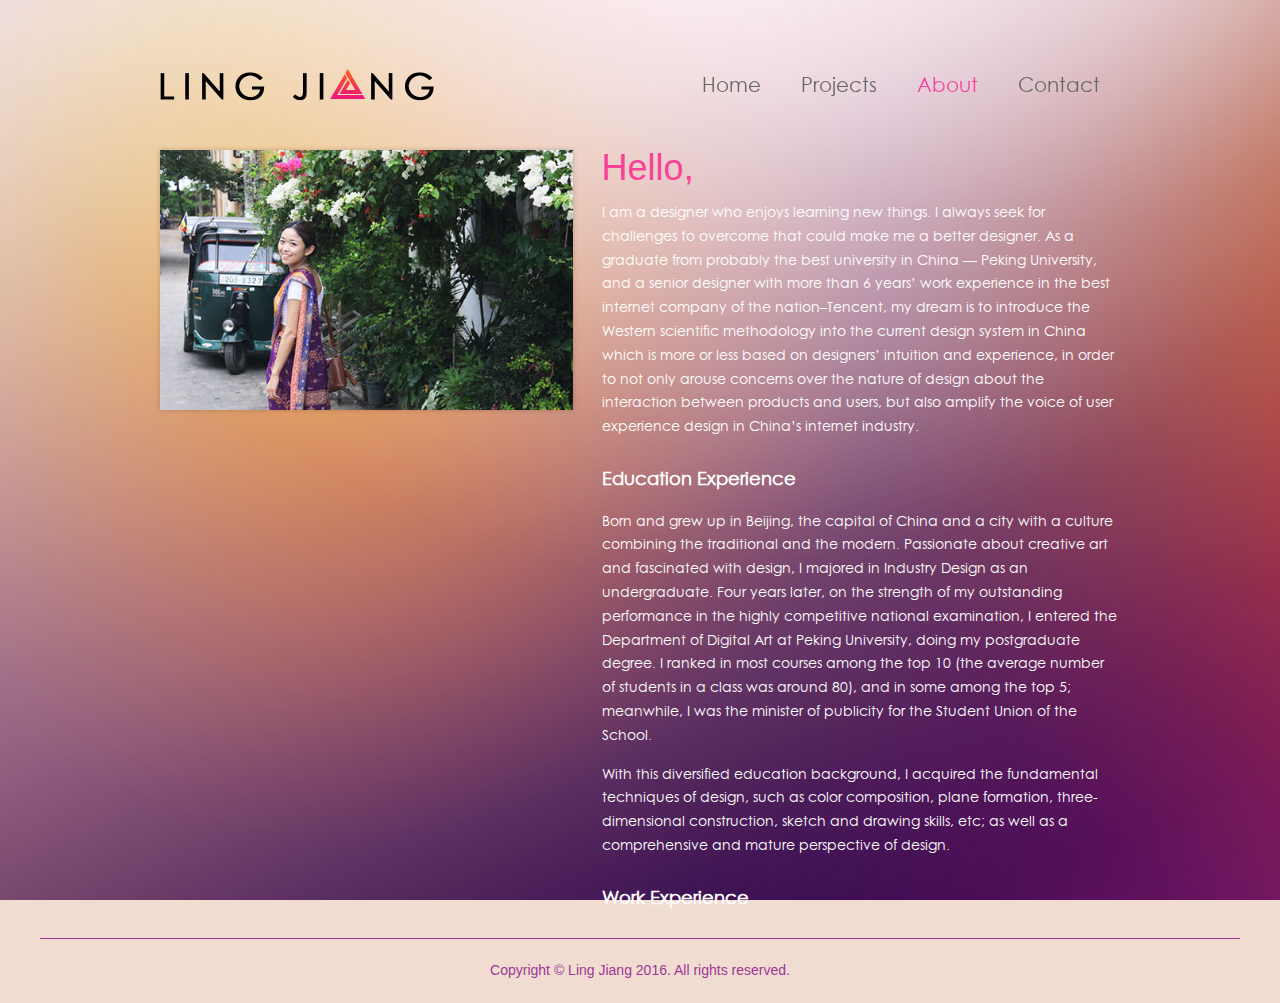
==== about.html @ fa3a27f7 "a" ====
<!DOCTYPE html>
<html>
<head>
<meta http-equiv="Content-Type" content="text/html; charset=UTF-8">
<meta charset="UTF-8">
<meta name="viewport" content="width=device-width, initial-scale=1.0, maximum-scale=1.0, minimum-scale=1.0, user-scalable=no">
<meta name="apple-mobile-web-app-status-bar-style" content="#364450" />
<meta name="format-detection" content="telephone=no" />
<title>Ling Jiang</title>
<link rel="stylesheet" href="css/base.css" />
<link rel="stylesheet" href="css/main.css" />
<link rel="stylesheet" href="css/skin.css" />
<style>
body{ background:#f0dcd1 url(./assets/images/index_bg.jpg); background-size:cover; background-attachment:fixed;}
.topnav{
	-webkit-transition:all .3s ease-in-out;
	-moz-transition:all .3s ease-in-out;
	-o-transition:all .3s ease-in-out;
	-ms-transition:all .3s ease-in-out;
	transition:all .3s ease-in-out;
}
.topnav.checked{ background:none; box-shadow:none;}

.content{ margin:0 5%; max-width:1200px}
.aside img{ width:100%; box-shadow:rgba(0,0,0,.2) 0 0 5px}
.article .tit{ font-size:36px; line-height:36px; color:#f84197}


@media screen and (min-width:768px){
	.topnav.checked{ padding-top:30px}

	.content{ margin:150px auto 0; width:75%}
	.aside{ width:43%; float:left; margin-right:3%}
	.article{ overflow:hidden;}
}
</style>
<!--[if lt IE 9]>
<link rel="stylesheet" href="css/ie.css" />
<![endif]-->
<script type="text/javascript" src="script/jquery.min.js"></script>
<script type="text/javascript" src="script/jquery.lazyload.min.js"></script>
<script>

$(function() {
    $("img.lazy").lazyload({
	    effect : "fadeIn",
	    threshold : 500
    });
});
</script>
</head>

<body>
<div class="container">
	<div id="mod_1">
		<div class="topnav checked">
			<div class="topnav_bd clearfix">
				<div class="logo"><a href="./index.html"><img src="assets/images/logo_new.png" /></a></div>
				<div class="navlist">
					<ul class="list">
						<li class="item"><a href="./index.html" class="lk">Home</a></li>
						<li class="item"><a href="javascript:;" class="lk">Projects</a></li>
						<li class="item select"><a href="./about.html" class="lk">About</a></li>
						<li class="item"><a href="./contact.html" class="lk">Contact</a></li>
					</ul>
				</div>
			</div>
		</div>
	</div>
	<div id="mod_2" class="content clearfix">
		<div class="aside mb25">
			<img class="lazy" src="assets/images/loading.png" data-original="assets/images/photo.jpg" />
			<noscript>
			    <img src="assets/images/photo.jpg" />
			</noscript>
		</div>
		<div class="article">
			<h1 class="tit">Hello,</h1>
			<p class="tx_cg tx_14 c_tw mt15">I am a designer who enjoys learning new things. I always seek for challenges to overcome that could make me a better designer. As a graduate from probably the best university in China — Peking University, and a senior designer with more than 6 years’ work experience in the best internet company of the nation–Tencent, my dream is to introduce the Western scientific methodology into the current design system in China which is more or less based on designers’ intuition and experience, in order to not only arouse concerns over the nature of design about the interaction between products and users, but also amplify the voice of user experience design in China’s internet industry. </p>
			<h3 class="tx_b tx_cg tx_18 c_tw mt25">Education Experience</h3>
			<p class="tx_cg tx_14 c_tw mt15">Born and grew up in Beijing, the capital of China and a city with a culture combining the traditional and the modern. Passionate about creative art and fascinated with design, I majored in Industry Design as an undergraduate. Four years later, on the strength of my outstanding performance in the highly competitive national examination, I entered the Department of Digital Art at Peking University, doing my postgraduate degree. I ranked in most courses among the top 10 (the average number of students in a class was around 80), and in some among the top 5; meanwhile, I was the minister of publicity for the Student Union of the School. </p>
			<p class="tx_cg tx_14 c_tw mt15">With this diversified education background, I acquired the fundamental techniques of design, such as color composition, plane formation, three-dimensional construction, sketch and drawing skills, etc; as well as a comprehensive and mature perspective of design.</p>
			<h3 class="tx_b tx_cg tx_18 c_tw mt25 mb25">Work Experience</h3>
		</div>
	</div>
</div>
<div class="footer">
	<div class="copyright tx_c tx_14">
		<div class="bd pt20 pb20">
		Copyright © Ling Jiang 2016. All rights reserved.
		</div>
	</div>
</div>
<script>
function topnavbg(){
	if($(document).width() > 768){
	    var scrollPos = $(document).scrollTop();
	    if(scrollPos > 10){
	    	$('.topnav').removeClass('checked');
	    }else{
	    	$('.topnav').addClass('checked');
	    }
	}
}
window.onscroll = topnavbg;
window.onresize = topnavbg;
</script>
</body>
</html>
---- css/base.css ----
body,img{ margin:0;}
body,div,dl,dt,dd,ul,ol,li,h1,h2,h3,h4,h5,h6,pre,form,input,textarea,p,blockquote,th,td,header,footer,nav,article{margin:0;padding:0}
html,body{}
header,footer,nav,article{ display: block;}
table{border-collapse:collapse;border-spacing:0}
img,video{border:0; max-width:100%; vertical-align:top}
iframe{ vertical-align:top;}
address,caption,cite,code,dfn,em,strong,th,var{font-style:normal;font-weight:normal}
ol,ul{list-style:none}
caption,th{text-align:left}
h1,h2,h3,h4,h5,h6{font-size:100%;font-weight:normal}
body{ font:16px/1.7 Helvetica,Arial,sans-serif;}
input,textarea,select,button{ outline: none; resize:none; font:16px/1.7 Helvetica,Arial,sans-serif;}
button{line-height:1.7;white-space:nowrap;vertical-align:middle;cursor:pointer}
strong{font-weight:800}
a{ text-decoration: none; outline: none; cursor: pointer;}
a:link,label,body{ -webkit-tap-highlight-color:transparent; -webkit-focus-ring-color:transparent;}
a:hover{ text-decoration:none;}
a:active{ background:none;}
img{ vertical-align:top; max-width:100%;}

/* 布局
----------------------------------------------------------------*/

/* 浮动 */
.clearfix:after,
.msgBox:after{content:'.';clear:both;display:block;height:0;visibility:hidden;line-height:0}
.clearfix,
.msgBox{zoom:1}
.left{float:left}
.right{float:right}

/* DISPLAY */
.dis_b{ display:block; *zoom:1;}
.dis_in{ display:inline}
.dis_inb{ display:inline-block; *display:inline; *zoom:1}
.vis_on{ visibility: visible;}
.vis_off{ visibility: hidden;}

/* 边距 */
.mt5{ margin-top:5px}
.mr5{ margin-right:5px}
.mb5{ margin-bottom:5px}
.ml5{ margin-left:5px}
.mt10{ margin-top:10px}
.mr10{ margin-right:10px}
.mb10{ margin-bottom:10px}
.ml10{ margin-left:10px}
.mt15{ margin-top:15px}
.mr15{ margin-right:15px}
.mb15{ margin-bottom:15px}
.ml15{ margin-left:15px}
.mt20{ margin-top:20px}
.mr20{ margin-right:20px}
.mb20{ margin-bottom:20px}
.ml20{ margin-left:20px}
.mt25{ margin-top:25px}
.mr25{ margin-right:25px}
.mb25{ margin-bottom:25px}
.ml25{ margin-left:25px}
.mt30{ margin-top:30px}
.mr30{ margin-right:30px}
.mb30{ margin-bottom:30px}
.ml30{ margin-left:30px}

.pt5{ padding-top:5px}
.pr5{ padding-right:5px}
.pb5{ padding-bottom:5px}
.pl5{ padding-left:5px}
.pt10{ padding-top:10px}
.pr10{ padding-right:10px}
.pb10{ padding-bottom:10px}
.pl10{ padding-left:10px}
.pt15{ padding-top:15px}
.pr15{ padding-right:15px}
.pb15{ padding-bottom:15px}
.pl15{ padding-left:15px}
.pt20{ padding-top:20px}
.pr20{ padding-right:20px}
.pb20{ padding-bottom:20px}
.pl20{ padding-left:20px}

body .mt0{ margin-top:0!important}
body .mr0{ margin-right:0!important}
body .mb0{ margin-bottom:0!important}
body .ml0{ margin-left:0!important}
body .pt0{ padding-top:0!important}
body .pr0{ padding-right:0!important}
body .pb0{ padding-bottom:0!important}
body .pl0{ padding-left:0!important}

/* 对齐 */
.vt_t{ vertical-align:top}
.vt_m{ vertical-align:middle}
.vt_b{ vertical-align:bottom}
.vt_bl{ vertical-align:baseline;}

/* 文字
----------------------------------------------------------------*/

/* 字体 */
.tx_song{font-family:SimSun,Helvetica}
.tx_yh{font-family:Microsoft YaHei,Mingliu,Helvetica,sans-serif}
.tx_ar{ font-family:Arial}
.tx_ss{ font-family:sans-serif}
.tx_code{ font-family:Courier New}
.tx_cg{ font-family:century_gothicregular,century gothic,Helvetica,sans-serif}

/* 字号 */
.tx_12{ font-size:.75em;}
.tx_14{ font-size:.875em;}
.tx_16{ font-size:1em;}
.tx_18{ font-size:1.125em;}
.tx_20{ font-size:1.25em;}
.tx_22{ font-size:1.375em;}
.tx_24{ font-size:1.5em;}
.tx_26{ font-size:1.625em;}
.tx_28{ font-size:1.75em;}
.tx_30{ font-size:1.875em;}

/* 字重 */
.tx_b{ font-weight: 800}
.tx_n{ font-weight:normal}

/* 字体样式 */
.tx_udl{ text-decoration:underline}
.tx_del{ text-decoration:line-through}

/* 对齐 */
.tx_l{ text-align:left}
.tx_c{ text-align:center}
.tx_r{ text-align:right}

/* 折行 */
.tx_br{ word-wrap:break-word; word-break:break-all}
.tx_nbr{ overflow:hidden; text-overflow:ellipsis; white-space:nowrap}

/* 表单 */
.inputTxt input,
.inputTxt textarea{ width:100%; background:#edc9b3; border:#edc9b3 1px solid; padding:13px 20px; vertical-align:top; border-radius:5px;
    -webkit-box-sizing:border-box;
    box-sizing:border-box;
    -webkit-appearance:none;
    appearance:none;
    font-family:century_gothicregular, century gothic, sans-serif;
    font-size:14px;
    -webkit-transition:all .2s ease-in-out;
}
.inputTxt input:focus,
.inputTxt textarea:focus{ background:#f0e1d8; border-color:#f0e1d8}
.btn,
.btn:active,
.btn:hover{ background:#f16648; padding:10px 20px; border:none; color:#fff; display:inline-block; *display:inline; *zoom:1; vertical-align:top; border-radius:5px; cursor:pointer;
    font-family:century_gothicregular, century gothic, sans-serif;
    font-size:14px; font-weight:bold;
}
.btn:active,
.btn:hover,
.btn:focus{
    -webkit-filter:brightness(.9);
}

/* 图标 */
.icon{ width:16px; height:16px; display:inline-block;*display:inline;*zoom:1; vertical-align:middle;
    background-image:url(../assets/images/icon.png);
    background-image:-webkit-image-set(url(../assets/images/icon.png) 1x,url(../assets/images/icon@2x.png) 2x);
    background-size:48px 16px;
}
.icon_phone{ background-position:0 0}
.icon_mail{ background-position:-16px 0}
.icon_wechat{ background-position:-32px 0}

@font-face {
    font-family: 'century_gothicregular';
    src: url('../assets/font/century-gothic-webfont.eot');
    src: url('../assets/font/century-gothic-webfont.eot?#iefix') format('embedded-opentype'),
         url('../assets/font/century-gothic-webfont.woff2') format('woff2'),
         url('../assets/font/century-gothic-webfont.woff') format('woff'),
         url('../assets/font/century-gothic-webfont.ttf') format('truetype'),
         url('../assets/font/century-gothic-webfont.svg#century_gothicregular') format('svg');
    font-weight: normal;
    font-style: normal;

}

@media screen and (min-width:768px){
	
}
---- css/main.css ----
.container{ min-height:400px;}

.topnav{ position:relative; background:rgba(255,255,255,.9); box-shadow:rgba(0,0,0,.3) 0 0 5px; z-index:1000}
.topnav_bd{ padding:0 5%; margin:0 auto;}
.topnav .logo{ width:275px; margin:0 auto; padding-top:100px; padding-bottom:40px;}

.navlist{ position:fixed; top:0; left:0; right:0; width:100%; background:rgba(255,255,255,.7); box-shadow:rgba(0,0,0,.3) 0 0 3px; z-index:1000;
    -webkit-backdrop-filter:saturate(180%) blur(10px);
}
.navlist .item{ float:left; padding-top:10px}
.navlist .lk{ display:block; height:26px; line-height:26px; white-space:nowrap; padding:12px; font-family:century_gothicregular; color:#666}
.navlist .select .lk,
.navlist .lk:active,
.navlist .lk:hover{ color:#f84197}

.pg_banner_bd{ padding:3.5% 5%; margin:0 auto;
	-webkit-box-sizing:border-box;
	-moz-box-sizing:border-box;
	-o-box-sizing:border-box;
	-ms-box-sizing:border-box;
	box-sizing:border-box;
}
.pg_banner .tit{ font-size:1.5em;}
.pg_banner .subtit{ font-size:1.125em}
.pg_banner .tit,
.pg_banner .subtit{}
.pg_banner .dc{ line-height:1.5em}
.pg_banner .com{ margin-top:5px}

.dotlist{ padding-left:20px}
.dotlist li{ list-style:square;}

.scewwrap{ position:relative; background:rgba(255,255,255,.6); border-radius:10px; overflow:hidden;
	box-shadow:rgba(0,0,0,.2) 0 0 15px
}
.scewwrap .c1{ padding:20px 20px 0;
	font-weight:bold;
}
.scewwrap .c1 .t{}
.scewwrap .c2{ padding:20px; overflow: hidden;}

.sidephone{ position:relative;}
.sidephone .c1{}
.sidephone .c2{ text-align:center;}

.mod{}
.mod_bd{ padding:3.5% 5%; text-align:justify;}
.mod .desc{ margin:5px auto 0;}
.mod .tit{ font-family:century_gothicregular}

.imgWrap{ padding:10px 5% 0; text-align:center;}
.imgWrap .inner{ position:relative; display:inline-block; vertical-align:top}
.imgWrap .inner .imgAni{ position:absolute; width:100%; height:100%; left:0; top:0}
.imgWrap .inner .imgAni img{ max-width:100%; max-height:100%}
.imgWrap .inner .placer{ opacity:0; visibility:hidden;}
.videoWrap{ position:relative; margin:10px auto 0; text-align:center;}
.videoWrap .placer{ display:none; width:100%}
.videoWrap .control{ cursor:pointer; position:absolute; width:100%; height:100%; top:0; left:0; background:#000 url(../assets/images/play@2x.png) center center no-repeat; background-size:80px 80px}
.videoWrap .video{ width:100%}

.imgWrap .cols3 .area{}

.pos_dots{ position:fixed; right:0; bottom:30px; width:50px;}
.pos_dots .c1{ display:none; padding:20px 0; background:rgba(0,0,0,.5); border-radius:18px 0 0 18px}
.pos_dots .c1 .lk{ display:block; padding:10px 20px;}
.pos_dots .c1 .lk .dot{ display:block; width:10px; height:10px; font-size:0; overflow:hidden; border-radius:5px; background-color:#999}
.pos_dots .c1 .active .dot{ background-color:#fff}
.pos_dots .c2{ margin-top:40px; background:rgba(0,0,0,.5); border-radius:18px 0 0 18px}
.pos_dots .c2 .lk{ display:block;}
.pos_dots .c2 .lk .arr{ display:block; height:50px; background:url(../assets/images/toparr@2x.png) -50px 0 no-repeat; background-size:100px 50px}
.pos_dots .c2 .lk:active .arr,
.pos_dots .c2 .lk:hover .arr{ background-position:0 0}

.selfIntro{ margin:0 auto; padding:0 5%; line-height:1.8em; text-align:left;}
.selfIntro .c1,
.selfIntro .c2{ width:100%; float:left;}
.selfIntro .t{ float:left; text-align:right; width:35%; padding-right:3%; font-weight:bold}
.selfIntro .c{ overflow:hidden}

.copyright .bd{ margin:0 auto; max-width:1200px; border-top:#a13696 1px solid; color:#a13696}

@media screen and (min-width:768px){
	.topnav{ position:fixed; top:0; left:0; right:0; width:100%;}
	.topnav_bd{ width:75%; max-width:1200px; padding:0 20px;}
	.topnav .logo{ float:left; padding-top:30px; padding-bottom:3px}

	.navlist{ position:static; width:auto; background:none; box-shadow:none; float:right;-webkit-backdrop-filter:none;}
	.navlist .item{ float:left; padding-top:30px}
	.navlist .lk{ padding:12px 20px; font-size:1.25em}
	.pg_banner_bd{ padding:121px 0 0; height:229px; max-width:1600px;
		-webkit-box-sizing:content-box;
		-moz-box-sizing:content-box;
		-o-box-sizing:content-box;
		-ms-box-sizing:content-box;
		box-sizing:content-box;
	}
	.pg_banner .tit{ font-size:3.5em;}
	.pg_banner .subtit{ margin-top:-15px; font-size:1.25em}
	.pg_banner .com{ margin-top:25px}

	.mod_bd{ padding:30px 0;}
	.mod .desc{ margin:5px auto 0; width:62.5%; max-width:1000px;}

	.imgWrap{ padding:25px 20px 0;}
	.videoWrap{ width:100%; max-width:900px}
	.videoWrap .placer{ display:block; opacity:0}
	.videoWrap .video{ position:absolute; left:0; top:0; width:100%; height:100%}

	.imgWrap .cols3 .area{ width:33%; float:left;}
	.imgWrap .cols3 .dotlist{ width:68%; margin:0 auto;}

	.scewwrap .c1{ padding:0; position:absolute; overflow:hidden; left:0; top:0; height:100%; width:200px;
		background-image:url(../assets/images/scewbg.png);
		background-image:-webkit-image-set(url(../assets/images/scewbg.png) 1x,url(../assets/images/scewbg@2x.png) 2x);
		background-position:right 0;
		background-repeat:no-repeat;
		background-size:cover;
		padding-left:30px;
	}
	.scewwrap .c1 .t{ position:absolute; left:30px; width:100%; line-height:30px; top:50%; margin-top:-15px;}
	.scewwrap .c2{ padding:20px 20px 20px 250px;}

	.sidephone .c1{ float:left; width:67%}
	.sidephone .c2{ position:absolute; right:-5%; width:35%; bottom:0; overflow:hidden;}

	.pos_dots{ bottom:auto; top:50%; margin-top:-170px}
	.pos_dots .c1{ display:block}

	.selfIntro{ background:url(../assets/images/spacer1.png) center center repeat-y; background-size:2px 30px; margin:0 auto; width:48%; max-width:880px;}
	.selfIntro .c1,
	.selfIntro .c2{ width:50%}
	.selfIntro .t{ width:97%; padding-left:5%; text-align:left}
	.selfIntro .c{ padding-left:5%}

}
@media screen and (min-width:1200px){
	.selfIntro .t{ width:25%; padding-left:3%; text-align:right}
	.selfIntro .c{ padding-left:3%; padding-right:3%}
}
---- css/skin.css ----
/* 1 文字
================================================================*/


/* 文字色
----------------------------------------------------------------*/

/* 默认文字色 */
.c_t0,body{ color:#000}
/* 强文字色 */
.c_t1{ color:#364450}
/* 强文字色2 */
.c_t2{ color:#1c81c1}
/* 弱文字色 */
.c_t3{ color:#999;}
/* 弱文字色2 */
.c_t4{ color:#abf3ff;}
/* 强文字色3 */
.c_t5{ color:#ffce23}

.c_t6{ color:#cc3362}
/* 白色 */
.c_tw{ color:#fff;}

/* 链接色
----------------------------------------------------------------*/

/* 默认链接色 */
a.c_a0,a{ color:#366;}
a.c_a0:active,a:active{ color:#366}
/* 强链接色 */
a.c_a1{ color:#366}
a.c_a1:active{ color:#366}
/* 弱链接色 */
a.c_a2{ color:#366}
a.c_a2:active{ color:#366}

/* 表单元素色
----------------------------------------------------------------*/

:root ::-webkit-input-placeholder{ color:#e29d69;}
:root :-webkit-input-placeholder{ color:#e29d69;}





/* 2 边框
================================================================*/

.c_bor1{ border-color:#ccc}
.c_bor2{ border-color:#ddd}
.c_bor3{ border-color:#d9d9d9}





/* 3 背景
================================================================*/

/* 背景色
----------------------------------------------------------------*/
.c_bg0,body{ background-color:#f6f6f6}/* 默认页面背景色 */
.c_bg1{ background-color:#e7edee}
.c_bg2{ background-color:#ffc000}
.c_bg3{ background-color:#364450}
.c_bg4{ background-color:#f65}
.c_bg5{ background-color:#364450}
.c_bg6{ background-color:#2e0a11}

/* 底纹 */
.img_bg1{ background:#3c1d0d url(../assets/images/img_bg1.jpg) center center no-repeat; background-size:cover;}
.img_bg2{ background:#332623 url(../assets/images/img_bg2.jpg) center center no-repeat; background-size:cover;}
.img_bg3{ background:#e22120 url(../assets/images/img_bg3.jpg) center center no-repeat; background-size:cover;}
.img_bg4{ background:#ffce23 url(../assets/images/img_bg4.jpg) center center no-repeat; background-size:cover;}
.img_bg5{ background:#5d4139 url(../assets/images/img_bg5.jpg) center center no-repeat; background-size:cover;}
.img_bg6{ background:#e3241d url(../assets/images/img_bg6.jpg) center center no-repeat; background-size:cover;}

.hr1{ height:2px; width:180px; margin:20px auto; background:url(../assets/images/spacer2.png) 0 0 repeat-x; background-size:30px 2px;}

@media screen and (min-width:768px){
	.hr1{ width:240px; margin:35px auto;}
}
---- css/ie.css ----
.topnav{ position:absolute; top:0; left:0; right:0; width:100%;}
.topnav_bd{ width:75%; max-width:1200px; padding:0 20px;}
.topnav .logo{ float:left; padding-top:30px; padding-bottom:0}

.navlist{ position:static; width:auto; background:none; box-shadow:none; float:right;-webkit-backdrop-filter:none;}
.navlist .item{ float:left; padding-top:30px}
.navlist .lk{ font-size:1.25em}
.pg_banner_bd{ padding:121px 0 0; height:229px; max-width:1600px;
	-webkit-box-sizing:content-box;
	box-sizing:content-box;
}
.pg_banner .tit{ font-size:3.5em;}
.pg_banner .subtit{ margin-top:-15px; font-size:1.25em}
.pg_banner .com{ margin-top:25px}

.mod_bd{ padding:30px 0;}
.mod .desc{ margin:5px auto 0; width:62.5%; max-width:1000px;}

.imgWrap{ padding:25px 20px 0;}
.videoWrap{ width:100%; max-width:900px}
.videoWrap .placer{ display:block; opacity:0}
.videoWrap .video{ position:absolute; left:0; top:0; width:100%; height:100%}

.pos_dots{ bottom:auto; top:50%; margin-top:-170px}
.pos_dots .c1{ display:block}

.selfIntro{ background:url(../assets/images/spacer1.png) center center repeat-y; background-size:2px 30px; margin:0 auto; width:48%; max-width:880px;}
.selfIntro .c1,
.selfIntro .c2{ width:50%}
.selfIntro .t{ width:97%; padding-left:5%; text-align:left}
.selfIntro .c{ padding-left:5%}

.selfIntro .t{ width:25%; padding-left:3%; text-align:right}
.selfIntro .c{ padding-left:3%; padding-right:3%}

.hr1{ width:240px; margin:35px auto;}
	
.pos_dots .c2 .lk .arr{ display:block; height:50px; background:url(../assets/images/toparr.png) -50px 0 no-repeat;}

/* iCare */
.e_pg_banner_icare .tit .de{ margin-left:-72px\9; background-size:100px 100px\9}
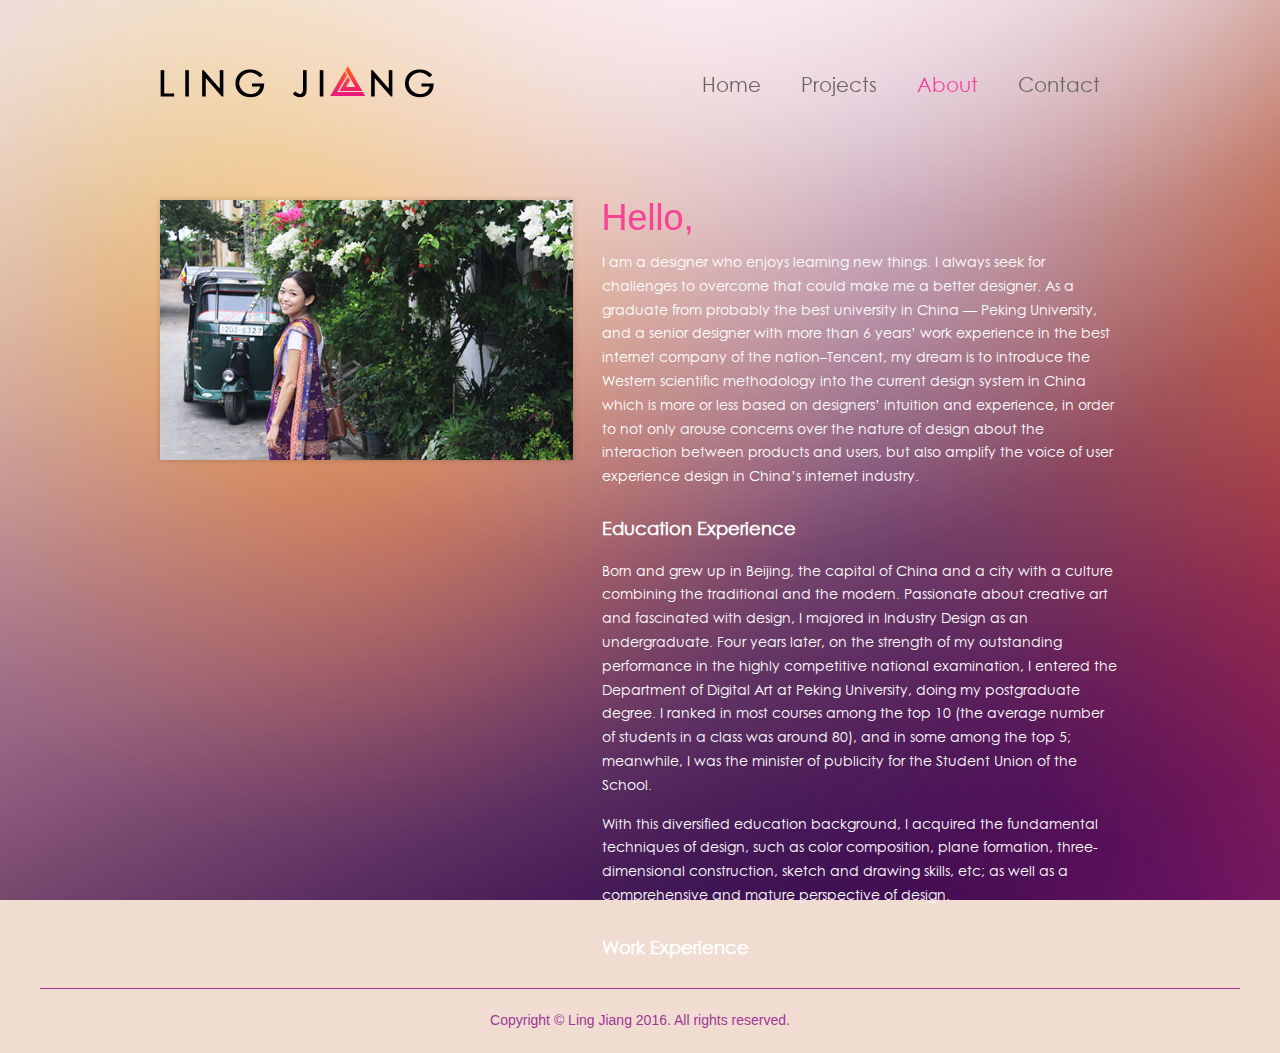
==== commit 5d9cfb3e: "a" ====
--- a/about.html
+++ b/about.html
@@ -1,5 +1,5 @@
 <!DOCTYPE html>
-<html>
+<html lang="en">
 <head>
 <meta http-equiv="Content-Type" content="text/html; charset=UTF-8">
 <meta charset="UTF-8">
@@ -68,27 +68,44 @@
 		</div>
 	</div>
 	<div id="mod_2" class="content clearfix">
-		<div class="aside mb25">
-			<img class="lazy" src="assets/images/loading.png" data-original="assets/images/photo.jpg" />
-			<noscript>
-			    <img src="assets/images/photo.jpg" />
-			</noscript>
-		</div>
-		<div class="article">
-			<h1 class="tit">Hello,</h1>
-			<p class="tx_cg tx_14 c_tw mt15">I am a designer who enjoys learning new things. I always seek for challenges to overcome that could make me a better designer. As a graduate from probably the best university in China — Peking University, and a senior designer with more than 6 years’ work experience in the best internet company of the nation–Tencent, my dream is to introduce the Western scientific methodology into the current design system in China which is more or less based on designers’ intuition and experience, in order to not only arouse concerns over the nature of design about the interaction between products and users, but also amplify the voice of user experience design in China’s internet industry. </p>
-			<h3 class="tx_b tx_cg tx_18 c_tw mt25">Education Experience</h3>
-			<p class="tx_cg tx_14 c_tw mt15">Born and grew up in Beijing, the capital of China and a city with a culture combining the traditional and the modern. Passionate about creative art and fascinated with design, I majored in Industry Design as an undergraduate. Four years later, on the strength of my outstanding performance in the highly competitive national examination, I entered the Department of Digital Art at Peking University, doing my postgraduate degree. I ranked in most courses among the top 10 (the average number of students in a class was around 80), and in some among the top 5; meanwhile, I was the minister of publicity for the Student Union of the School. </p>
-			<p class="tx_cg tx_14 c_tw mt15">With this diversified education background, I acquired the fundamental techniques of design, such as color composition, plane formation, three-dimensional construction, sketch and drawing skills, etc; as well as a comprehensive and mature perspective of design.</p>
-			<h3 class="tx_b tx_cg tx_18 c_tw mt25 mb25">Work Experience</h3>
-		</div>
-	</div>
-</div>
-<div class="footer">
-	<div class="copyright tx_c tx_14">
-		<div class="bd pt20 pb20">
-		Copyright © Ling Jiang 2016. All rights reserved.
-		</div>
+		<table class="frameTb">
+			<tr>
+				<td class="tb1">
+					<div class="frameTbCon">
+						<div class="aside mb25">
+							<img class="lazy" src="assets/images/loading.png" data-original="assets/images/photo.jpg" />
+							<noscript>
+							    <img src="assets/images/photo.jpg" />
+							</noscript>
+						</div>
+						<div class="article mb25">
+							<h1 class="tit">Hello,</h1>
+
+							<p class="tx_cg tx_14 c_tw mt15">I am a designer who enjoys learning new things. I always seek for challenges to overcome that could make me a better designer. As a graduate from probably the best university in China — Peking University, and a senior designer with more than 6 years’ work experience in the best internet company of the nation–Tencent, my dream is to introduce the Western scientific methodology into the current design system in China which is more or less based on designers’ intuition and experience, in order to not only arouse concerns over the nature of design about the interaction between products and users, but also amplify the voice of user experience design in China’s internet industry. </p>
+
+							<h3 class="tx_b tx_cg tx_18 c_tw mt25">Education Experience</h3>
+
+							<p class="tx_cg tx_14 c_tw mt15">Born and grew up in Beijing, the capital of China and a city with a culture combining the traditional and the modern. Passionate about creative art and fascinated with design, I majored in Industry Design as an undergraduate. Four years later, on the strength of my outstanding performance in the highly competitive national examination, I entered the Department of Digital Art at Peking University, doing my postgraduate degree. I ranked in most courses among the top 10 (the average number of students in a class was around 80), and in some among the top 5; meanwhile, I was the minister of publicity for the Student Union of the School. </p>
+
+							<p class="tx_cg tx_14 c_tw mt15">With this diversified education background, I acquired the fundamental techniques of design, such as color composition, plane formation, three-dimensional construction, sketch and drawing skills, etc; as well as a comprehensive and mature perspective of design.</p>
+
+							<h3 class="tx_b tx_cg tx_18 c_tw mt25">Work Experience</h3>
+						</div>
+					</div>
+				</td>
+			</tr>
+			<tr>
+				<td class="tb2">
+					<div class="footer">
+						<div class="copyright tx_c tx_14">
+							<div class="bd pt20 pb20">
+							Copyright © Ling Jiang 2016. All rights reserved.
+							</div>
+						</div>
+					</div>
+				</td>
+			</tr>
+		</table>
 	</div>
 </div>
 <script>
--- a/css/base.css
+++ b/css/base.css
@@ -153,6 +153,8 @@
 .btn:hover{ background:#f16648; padding:10px 20px; border:none; color:#fff; display:inline-block; *display:inline; *zoom:1; vertical-align:top; border-radius:5px; cursor:pointer;
     font-family:century_gothicregular, century gothic, sans-serif;
     font-size:14px; font-weight:bold;
+    -webkit-appearance:none;
+    appearance:none;
 }
 .btn:active,
 .btn:hover,
--- a/css/main.css
+++ b/css/main.css
@@ -60,7 +60,7 @@
 
 .imgWrap .cols3 .area{}
 
-.pos_dots{ position:fixed; right:0; bottom:30px; width:50px;}
+.pos_dots{ position:fixed; right:0; bottom:30px; width:50px; z-index:999;}
 .pos_dots .c1{ display:none; padding:20px 0; background:rgba(0,0,0,.5); border-radius:18px 0 0 18px}
 .pos_dots .c1 .lk{ display:block; padding:10px 20px;}
 .pos_dots .c1 .lk .dot{ display:block; width:10px; height:10px; font-size:0; overflow:hidden; border-radius:5px; background-color:#999}
@@ -79,10 +79,19 @@
 
 .copyright .bd{ margin:0 auto; max-width:1200px; border-top:#a13696 1px solid; color:#a13696}
 
+.frameTb{ width:100%}
+.frameTbCon{ margin:0 auto; max-width:1200px}
+
 @media screen and (min-width:768px){
+
+	.frameTb{ position:absolute; left:0; top:0; height:100%;}
+	.frameTb .tb1{}
+	.frameTb .tb2{ vertical-align:bottom;}
+	.frameTbCon{ width:75%; margin-top:200px;/* padding-bottom:5%*/}
+
 	.topnav{ position:fixed; top:0; left:0; right:0; width:100%;}
 	.topnav_bd{ width:75%; max-width:1200px; padding:0 20px;}
-	.topnav .logo{ float:left; padding-top:30px; padding-bottom:3px}
+	.topnav .logo{ float:left; padding-top:27px; padding-bottom:3px}
 
 	.navlist{ position:static; width:auto; background:none; box-shadow:none; float:right;-webkit-backdrop-filter:none;}
 	.navlist .item{ float:left; padding-top:30px}
--- a/css/skin.css
+++ b/css/skin.css
@@ -41,8 +41,11 @@
 :root ::-webkit-input-placeholder{ color:#e29d69;}
 :root :-webkit-input-placeholder{ color:#e29d69;}
 
+/* 表单气泡
+----------------------------------------------------------------*/
 
-
+::-webkit-validation-bubble-message {
+}
 
 
 /* 2 边框
@@ -68,6 +71,7 @@
 .c_bg4{ background-color:#f65}
 .c_bg5{ background-color:#364450}
 .c_bg6{ background-color:#2e0a11}
+.c_bg7{ background-color:#eeebef;}
 
 /* 底纹 */
 .img_bg1{ background:#3c1d0d url(../assets/images/img_bg1.jpg) center center no-repeat; background-size:cover;}
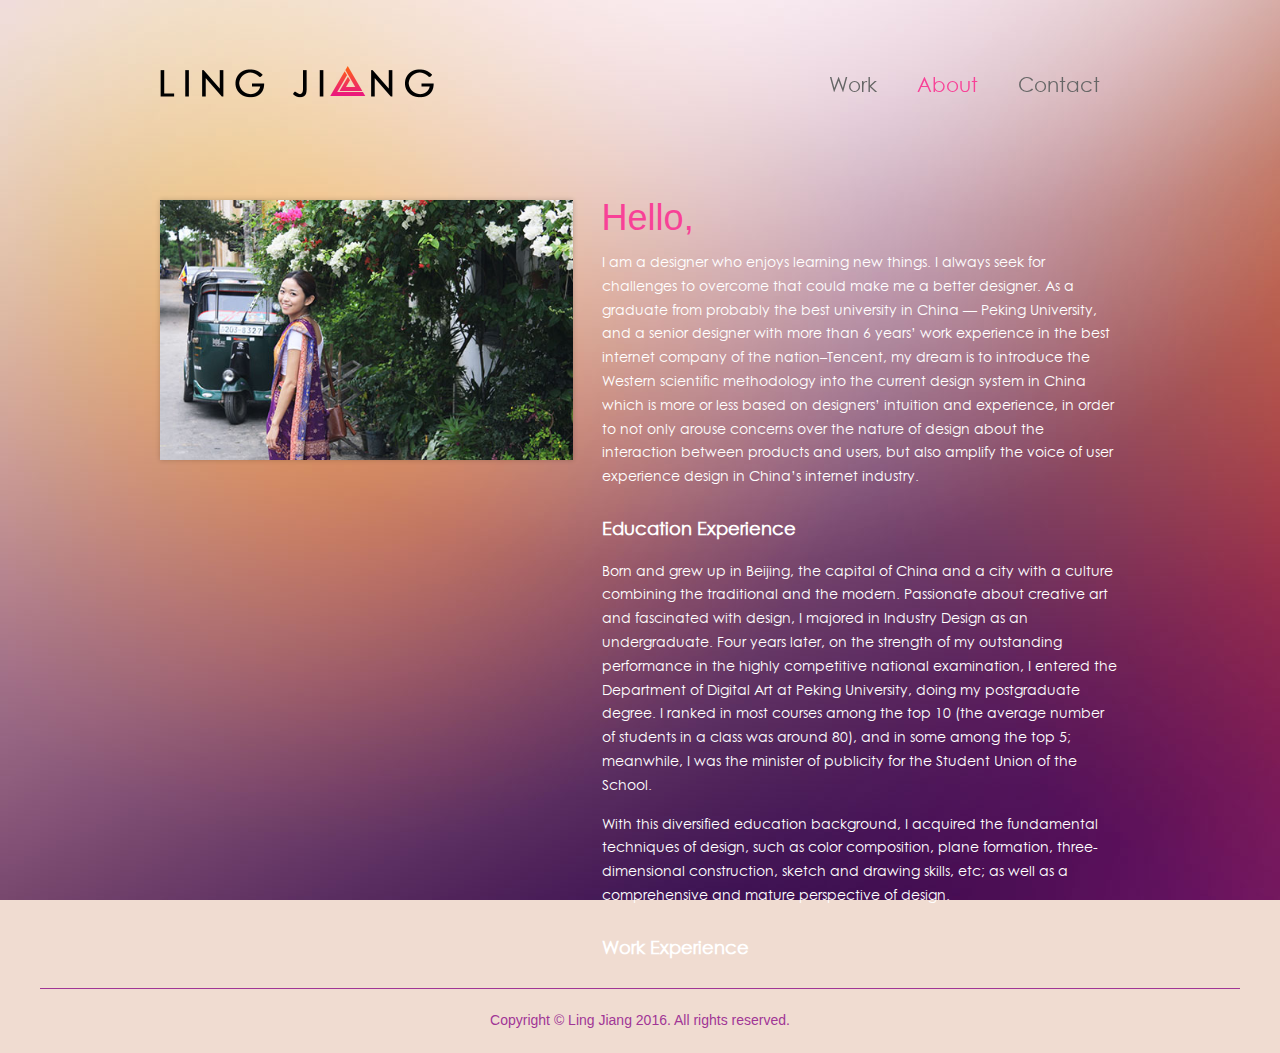
==== commit 4dbc3720: "a" ====
--- a/about.html
+++ b/about.html
@@ -58,8 +58,7 @@
 				<div class="logo"><a href="./index.html"><img src="assets/images/logo_new.png" /></a></div>
 				<div class="navlist">
 					<ul class="list">
-						<li class="item"><a href="./index.html" class="lk">Home</a></li>
-						<li class="item"><a href="javascript:;" class="lk">Projects</a></li>
+						<li class="item"><a href="./index.html" class="lk">Work</a></li>
 						<li class="item select"><a href="./about.html" class="lk">About</a></li>
 						<li class="item"><a href="./contact.html" class="lk">Contact</a></li>
 					</ul>
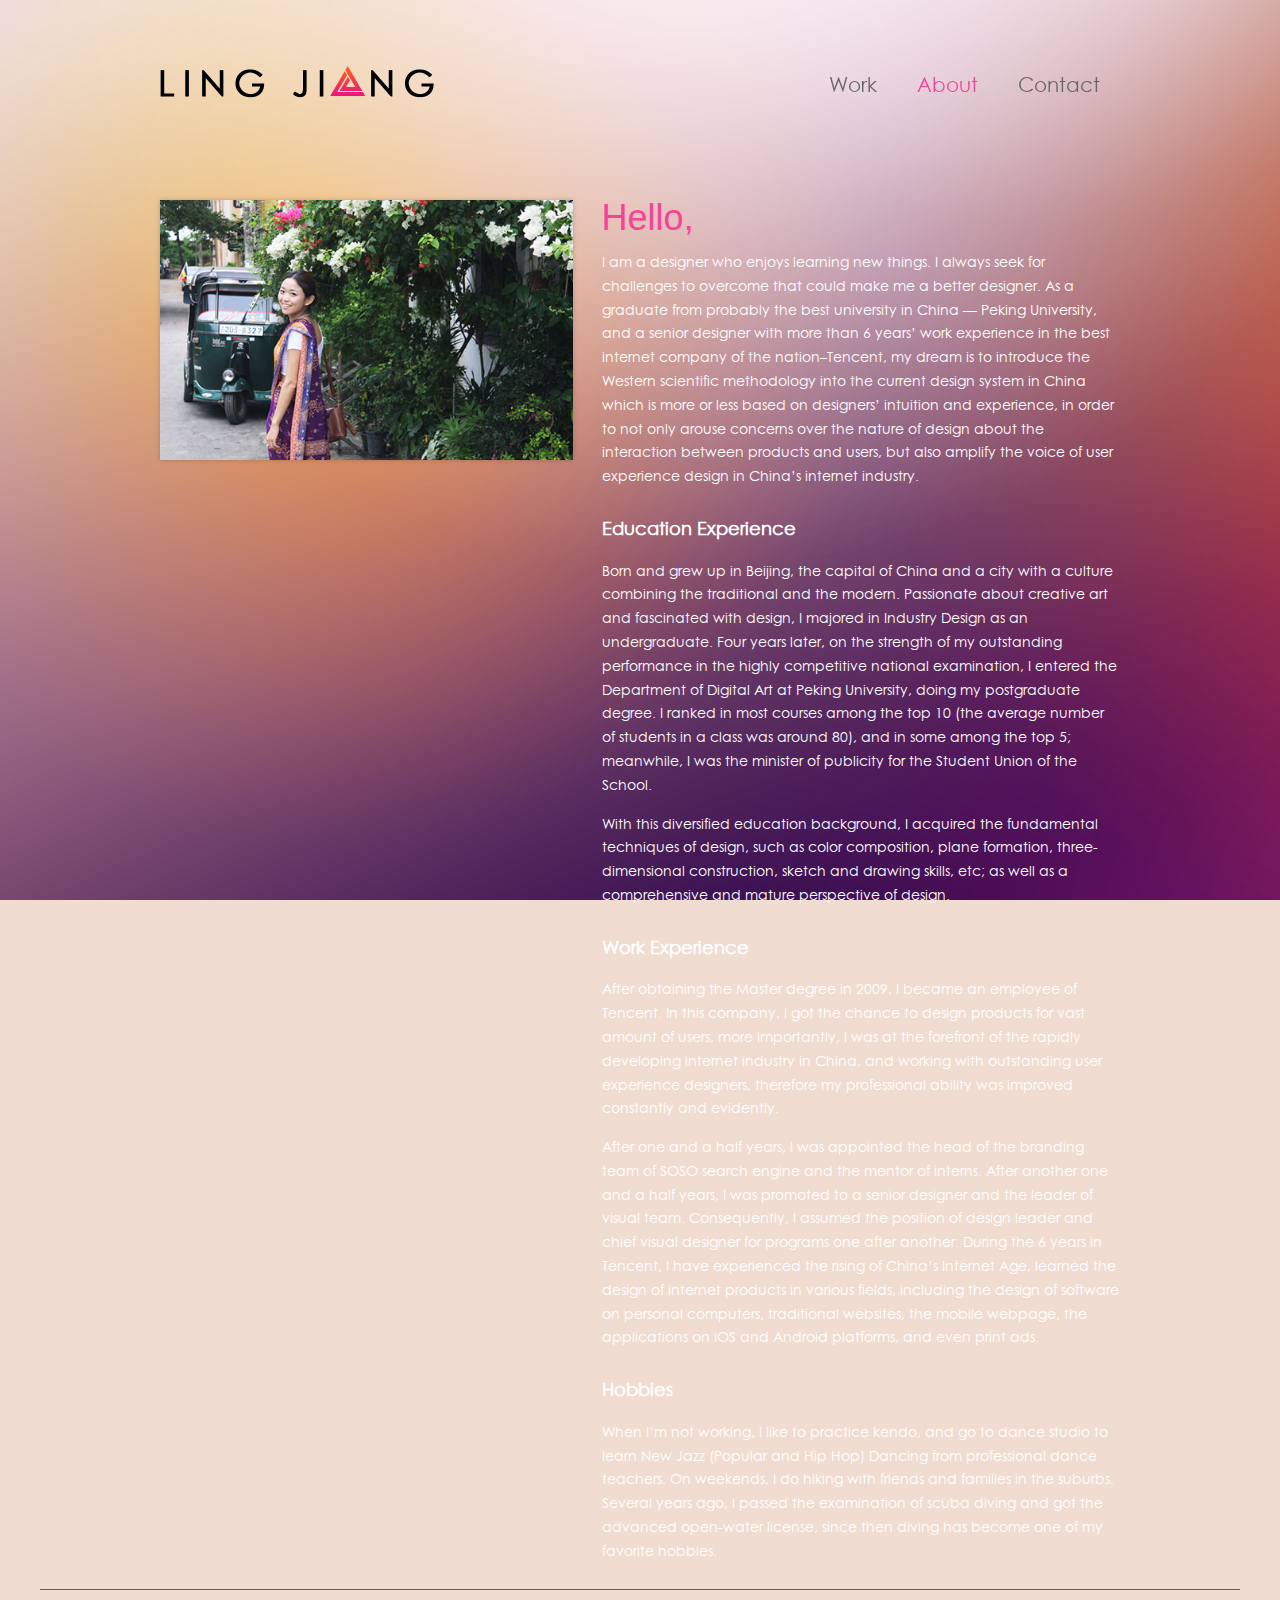
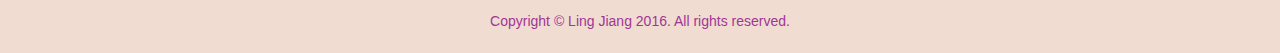
==== commit 00afe972: "a" ====
--- a/about.html
+++ b/about.html
@@ -89,6 +89,15 @@
 							<p class="tx_cg tx_14 c_tw mt15">With this diversified education background, I acquired the fundamental techniques of design, such as color composition, plane formation, three-dimensional construction, sketch and drawing skills, etc; as well as a comprehensive and mature perspective of design.</p>
 
 							<h3 class="tx_b tx_cg tx_18 c_tw mt25">Work Experience</h3>
+
+							<p class="tx_cg tx_14 c_tw mt15">After obtaining the Master degree in 2009, I became an employee of Tencent. In this company, I got the chance to design products for vast amount of users, more importantly, I was at the forefront of the rapidly developing internet industry in China, and working with outstanding user experience designers, therefore my professional ability was improved constantly and evidently. </p>
+
+							<p class="tx_cg tx_14 c_tw mt15">After one and a half years, I was appointed the head of the branding team of SOSO search engine and the mentor of interns. After another one and a half years, I was promoted to a senior designer and the leader of visual team. Consequently, I assumed the position of design leader and chief visual designer for programs one after another. During the 6 years in Tencent, I have experienced the rising of China’s Internet Age, learned the design of internet products in various fields, including the design of software on personal computers, traditional websites, the mobile webpage, the applications on iOS and Android platforms, and even print ads.
+							</p>
+
+							<h3 class="tx_b tx_cg tx_18 c_tw mt25">Hobbies</h3>
+
+							<p class="tx_cg tx_14 c_tw mt15">When I’m not working, I like to practice kendo, and go to dance studio to learn New Jazz (Popular and Hip Hop) Dancing from professional dance teachers. On weekends, I do hiking with friends and families in the suburbs. Several years ago, I passed the examination of scuba diving and got the advanced open-water license, since then diving has become one of my favorite hobbies.</p>
 						</div>
 					</div>
 				</td>
--- a/css/base.css
+++ b/css/base.css
@@ -79,6 +79,14 @@
 .pr20{ padding-right:20px}
 .pb20{ padding-bottom:20px}
 .pl20{ padding-left:20px}
+.pt25{ padding-top:25px}
+.pr25{ padding-right:25px}
+.pb25{ padding-bottom:25px}
+.pl25{ padding-left:25px}
+.pt30{ padding-top:30px}
+.pr30{ padding-right:30px}
+.pb30{ padding-bottom:30px}
+.pl30{ padding-left:30px}
 
 body .mt0{ margin-top:0!important}
 body .mr0{ margin-right:0!important}
@@ -135,6 +143,7 @@
 .tx_br{ word-wrap:break-word; word-break:break-all}
 .tx_nbr{ overflow:hidden; text-overflow:ellipsis; white-space:nowrap}
 
+
 /* 表单 */
 .inputTxt input,
 .inputTxt textarea{ width:100%; background:#edc9b3; border:#edc9b3 1px solid; padding:13px 20px; vertical-align:top; border-radius:5px;
--- a/css/skin.css
+++ b/css/skin.css
@@ -71,7 +71,7 @@
 .c_bg4{ background-color:#f65}
 .c_bg5{ background-color:#364450}
 .c_bg6{ background-color:#2e0a11}
-.c_bg7{ background-color:#eeebef;}
+.c_bg7{ background-color:#eeebef}
 
 /* 底纹 */
 .img_bg1{ background:#3c1d0d url(../assets/images/img_bg1.jpg) center center no-repeat; background-size:cover;}
@@ -80,9 +80,17 @@
 .img_bg4{ background:#ffce23 url(../assets/images/img_bg4.jpg) center center no-repeat; background-size:cover;}
 .img_bg5{ background:#5d4139 url(../assets/images/img_bg5.jpg) center center no-repeat; background-size:cover;}
 .img_bg6{ background:#e3241d url(../assets/images/img_bg6.jpg) center center no-repeat; background-size:cover;}
+.img_bg7{ background:#eeebef url(../assets/images/img_bg7.png) center top no-repeat;}
+.img_bg8{ background:#eeebef url(../assets/images/img_bg8.jpg) center center no-repeat; background-size:cover;}
+.img_bg9{ background:#a3a09e url(../assets/images/img_bg9.jpg) center center no-repeat; background-size:cover;}
 
 .hr1{ height:2px; width:180px; margin:20px auto; background:url(../assets/images/spacer2.png) 0 0 repeat-x; background-size:30px 2px;}
+.hr2{ background:none; border:none; border-top:#d8d1db 1px solid; margin:0 5%;
+    -webkit-appearance:none;
+    appearance:none;
+}
 
 @media screen and (min-width:768px){
 	.hr1{ width:240px; margin:35px auto;}
+	.hr2{ width:75%; margin:0 auto;}
 }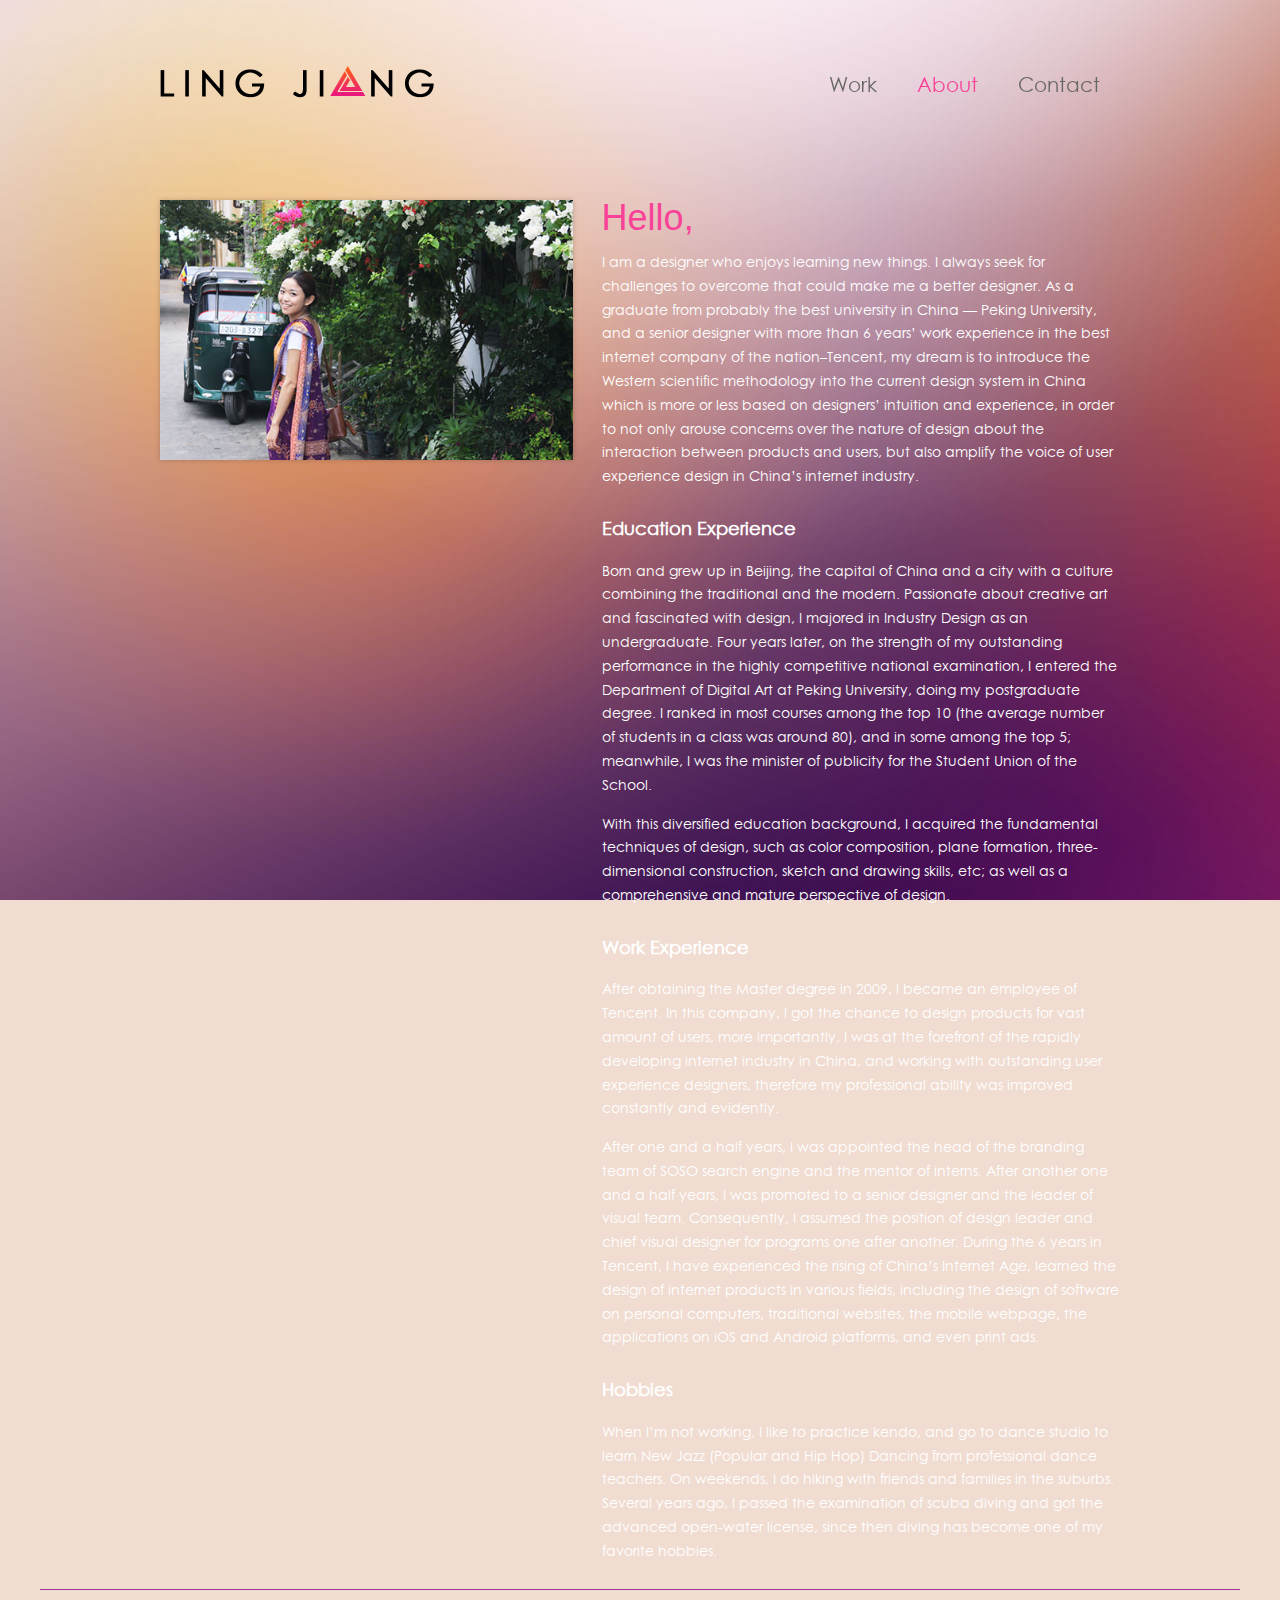
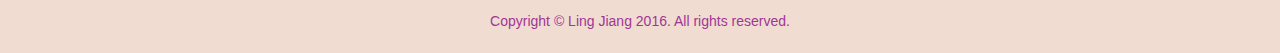
==== commit 04cda391: "a" ====
--- a/about.html
+++ b/about.html
@@ -50,7 +50,7 @@
 </script>
 </head>
 
-<body>
+<body ontouchstart="">
 <div class="container">
 	<div id="mod_1">
 		<div class="topnav checked">
--- a/css/base.css
+++ b/css/base.css
@@ -1,6 +1,6 @@
 body,img{ margin:0;}
 body,div,dl,dt,dd,ul,ol,li,h1,h2,h3,h4,h5,h6,pre,form,input,textarea,p,blockquote,th,td,header,footer,nav,article{margin:0;padding:0}
-html,body{}
+html,body{ overflow-y:scroll; -webkit-overflow-scrolling: touch;}
 header,footer,nav,article{ display: block;}
 table{border-collapse:collapse;border-spacing:0}
 img,video{border:0; max-width:100%; vertical-align:top}
--- a/css/skin.css
+++ b/css/skin.css
@@ -19,6 +19,15 @@
 .c_t5{ color:#ffce23}
 
 .c_t6{ color:#cc3362}
+
+.c_t7{ color:#6a4a4a}
+
+.c_t8{ color:#666}
+
+.c_t9{ color:#fbb8ff}
+
+.c_t10{ color:#cc56f2}
+
 /* 白色 */
 .c_tw{ color:#fff;}
 
@@ -72,6 +81,14 @@
 .c_bg5{ background-color:#364450}
 .c_bg6{ background-color:#2e0a11}
 .c_bg7{ background-color:#eeebef}
+.c_bg8{ background-color:#44364b}
+.c_bg9{ background-color:#f8f2de}
+.c_bg10{ background-color:#fdc55b}
+.c_bg11{ background-color:#6a4a4a;}
+.c_bg12{ background-color:#ccecee}
+.c_bg13{ background-color:#f3eff9}
+.c_bg14{ background-color:#a642c6;}
+.c_bg15{ background-color:#262040}
 
 /* 底纹 */
 .img_bg1{ background:#3c1d0d url(../assets/images/img_bg1.jpg) center center no-repeat; background-size:cover;}
@@ -83,12 +100,15 @@
 .img_bg7{ background:#eeebef url(../assets/images/img_bg7.png) center top no-repeat;}
 .img_bg8{ background:#eeebef url(../assets/images/img_bg8.jpg) center center no-repeat; background-size:cover;}
 .img_bg9{ background:#a3a09e url(../assets/images/img_bg9.jpg) center center no-repeat; background-size:cover;}
+.img_bg10{ background:#43348a url(../assets/images/img_bg10.png) center center no-repeat; background-size:cover;}
+.img_bg11{ background:#43348a url(../assets/images/img_bg11.jpg) center center no-repeat; background-size:cover;}
 
 .hr1{ height:2px; width:180px; margin:20px auto; background:url(../assets/images/spacer2.png) 0 0 repeat-x; background-size:30px 2px;}
 .hr2{ background:none; border:none; border-top:#d8d1db 1px solid; margin:0 5%;
     -webkit-appearance:none;
     appearance:none;
 }
+.hr3{ height:2px; width:320px; margin:20px auto; background:url(../assets/images/spacer3.png) 0 0 repeat-x; background-size:30px 2px;}
 
 @media screen and (min-width:768px){
 	.hr1{ width:240px; margin:35px auto;}
